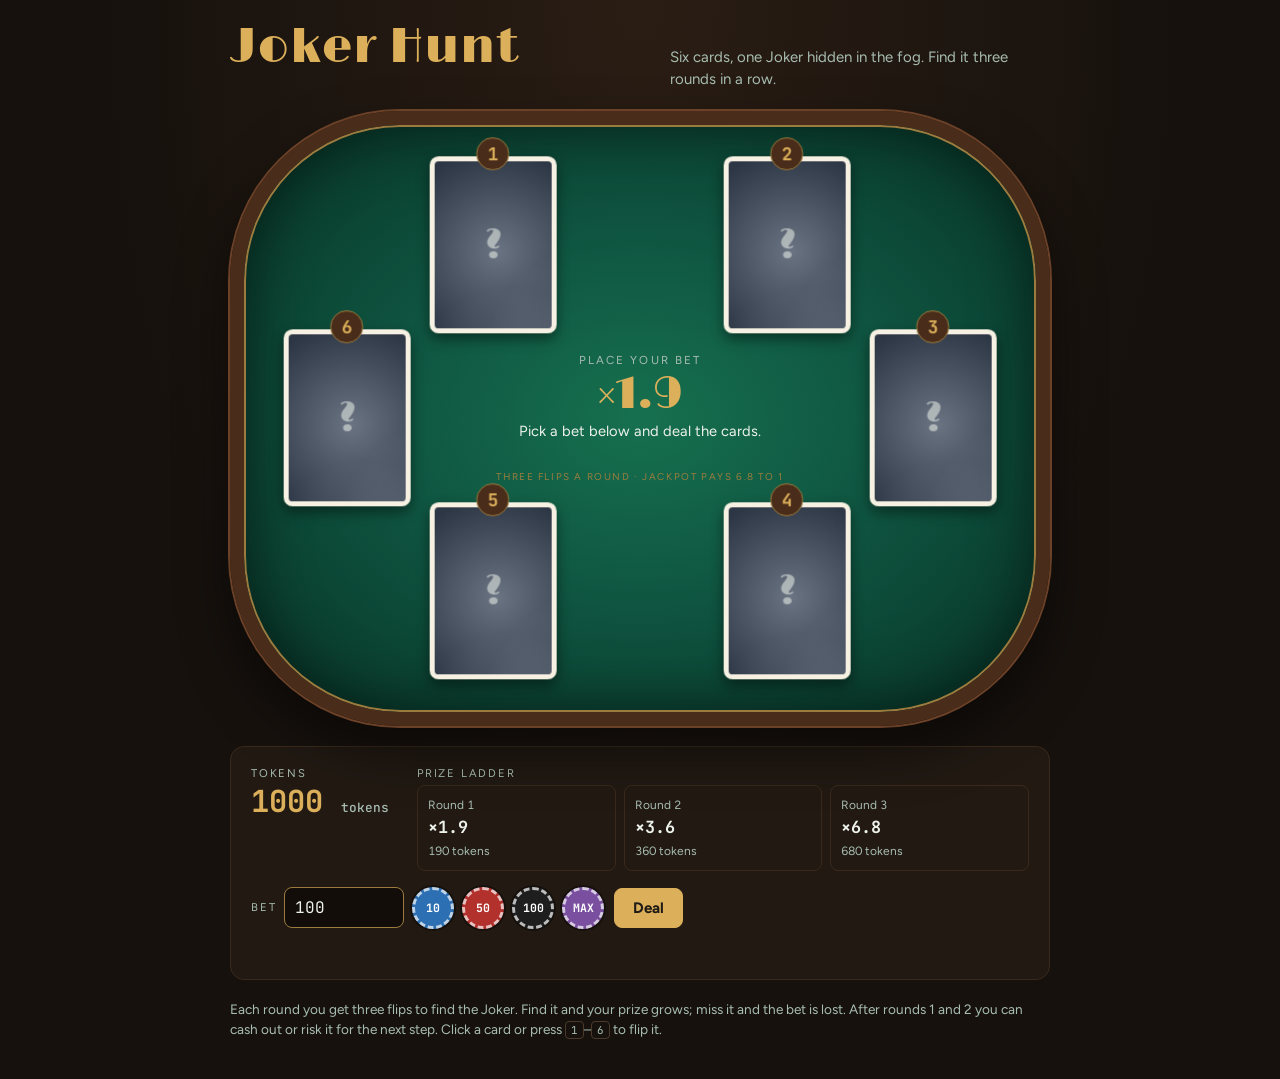
==== web/index.html @ 55c483f4 "Add browser version of Joker Hunt A single self-contained HTML file (web/index.html) that runs the s" ====
<!doctype html>
<html lang="en">
<head>
<meta charset="utf-8">
<meta name="viewport" content="width=device-width, initial-scale=1, viewport-fit=cover">
<title>Joker Hunt</title>
<link rel="preconnect" href="https://fonts.googleapis.com">
<link rel="preconnect" href="https://fonts.gstatic.com" crossorigin>
<link rel="stylesheet" href="https://fonts.googleapis.com/css2?family=Limelight&family=Figtree:wght@400;600;700&family=JetBrains+Mono:wght@500;700&display=swap">
<style>
  /* Casino table palette. The game has one deliberate look, so there is no light theme. */
  :root {
    --room: #16110d;
    --rail: #4a2c1a;
    --rail-light: #6b4128;
    --felt: #0f5541;
    --felt-deep: #083326;
    --brass: #dcb05a;
    --brass-dim: #9b7c3e;
    --ivory: #f7f1e3;
    --ink: #1e1a15;
    --suit-red: #b3212c;
    --fog: #2d3645;
    --text: #edf2ea;
    --muted: #a8bdb1;
    --win: #86dcab;
    --lose: #ee8a72;
    --display: "Limelight", "Didot", "Bodoni MT", Georgia, serif;
    --body: "Figtree", "Segoe UI", system-ui, sans-serif;
    --mono: "JetBrains Mono", Consolas, "Courier New", monospace;
    --rx: 37%;
    --ry: 34%;
    --card-w: 16%;
    color-scheme: dark;
  }

  * { box-sizing: border-box; }
  [hidden] { display: none !important; }
  html, body { margin: 0; }
  body {
    min-height: 100vh;
    background:
      radial-gradient(ellipse at 50% 0%, #2a1d14 0%, transparent 60%),
      var(--room);
    color: var(--text);
    font-family: var(--body);
    font-size: 15px;
    line-height: 1.45;
    padding: 24px 16px 40px;
  }

  .wrap {
    max-width: 820px;
    margin-inline: auto;
    display: grid;
    gap: 20px;
  }

  header {
    display: flex;
    flex-wrap: wrap;
    align-items: baseline;
    justify-content: space-between;
    gap: 8px 20px;
  }
  h1 {
    margin: 0;
    font-family: var(--display);
    font-weight: 400;
    font-size: clamp(2rem, 6vw, 3rem);
    color: var(--brass);
    letter-spacing: 0.02em;
    line-height: 1;
  }
  .tagline { margin: 0; color: var(--muted); max-width: 38ch; }

  /* ---------- Table ---------- */
  .table {
    position: relative;
    width: 100%;
    aspect-ratio: 4 / 3;
    border-radius: 170px;
    border: 14px solid var(--rail);
    box-shadow:
      0 0 0 2px var(--rail-light),
      inset 0 0 0 2px var(--brass-dim),
      inset 0 0 60px rgba(0, 0, 0, 0.55),
      0 24px 50px rgba(0, 0, 0, 0.5);
    background: radial-gradient(ellipse at center, #16704f 0%, var(--felt) 45%, var(--felt-deep) 100%);
  }

  .center {
    position: absolute;
    left: 50%;
    top: 50%;
    transform: translate(-50%, -50%);
    width: 44%;
    display: grid;
    justify-items: center;
    gap: 4px;
    text-align: center;
  }
  .round-label {
    font-size: 0.72rem;
    letter-spacing: 0.18em;
    text-transform: uppercase;
    color: var(--muted);
  }
  .big-mult {
    font-family: var(--display);
    font-size: clamp(1.8rem, 6vw, 2.8rem);
    line-height: 1;
    color: var(--brass);
  }
  .message {
    min-height: 2.9em;
    font-size: 0.92rem;
    text-wrap: balance;
  }
  .message.win { color: var(--win); }
  .message.lose { color: var(--lose); }
  .felt-print {
    margin-top: 2px;
    font-size: 0.62rem;
    letter-spacing: 0.16em;
    text-transform: uppercase;
    color: var(--brass-dim);
  }

  /* ---------- Cards ---------- */
  .card {
    position: absolute;
    left: calc(50% + var(--x) * var(--rx));
    top: calc(50% + var(--y) * var(--ry));
    width: var(--card-w);
    aspect-ratio: 5 / 7;
    transform: translate(-50%, -50%);
    padding: 0;
    border: 0;
    background: none;
    perspective: 900px;
    cursor: default;
    container-type: inline-size;
    transition: left 0.35s ease, top 0.35s ease, transform 0.2s ease;
  }
  .table.gather .card { left: 50%; top: 50%; }
  .table.playing .card:not(.flipped) { cursor: pointer; }
  .table.playing .card:not(.flipped):hover { transform: translate(-50%, -54%); }
  .card:focus-visible { outline: 3px solid var(--brass); outline-offset: 4px; border-radius: 8px; }

  .card-inner {
    position: absolute;
    inset: 0;
    transform-style: preserve-3d;
    transition: transform 0.5s cubic-bezier(0.3, 0.7, 0.3, 1);
  }
  .card.flipped .card-inner { transform: rotateY(180deg); }

  .face {
    position: absolute;
    inset: 0;
    border-radius: 7cqw;
    backface-visibility: hidden;
    -webkit-backface-visibility: hidden;
    box-shadow: 0 6px 14px rgba(0, 0, 0, 0.45);
  }

  /* The "fog of war" card back: drifting mist over a slate ground. */
  .back {
    border: 4cqw solid var(--ivory);
    background:
      radial-gradient(circle at 30% 30%, rgba(220, 230, 245, 0.35), transparent 40%),
      radial-gradient(circle at 70% 60%, rgba(220, 230, 245, 0.28), transparent 45%),
      radial-gradient(circle at 40% 85%, rgba(220, 230, 245, 0.22), transparent 40%),
      var(--fog);
    background-size: 180% 180%, 200% 200%, 160% 160%, auto;
    animation: drift 9s ease-in-out infinite alternate;
    display: grid;
    place-items: center;
    color: rgba(237, 242, 234, 0.55);
    font-family: var(--display);
    font-size: 34cqw;
  }
  @keyframes drift {
    from { background-position: 0% 0%, 100% 0%, 50% 100%, 0 0; }
    to   { background-position: 100% 100%, 0% 100%, 50% 0%, 0 0; }
  }

  .front {
    transform: rotateY(180deg);
    background: var(--ivory);
    color: var(--ink);
    border: 1px solid #d8ceb6;
    display: grid;
    place-items: center;
    font-family: var(--body);
    font-weight: 700;
  }
  .front.red { color: var(--suit-red); }
  .front .corner {
    position: absolute;
    top: 6cqw;
    left: 8cqw;
    font-size: 17cqw;
    line-height: 1;
    text-align: center;
  }
  .front .corner.bottom { top: auto; left: auto; bottom: 6cqw; right: 8cqw; transform: rotate(180deg); }
  .front .pip { font-size: 48cqw; line-height: 1; }

  .front.joker {
    background:
      repeating-linear-gradient(45deg, rgba(220, 176, 90, 0.18) 0 6cqw, transparent 6cqw 12cqw),
      var(--ivory);
    color: var(--suit-red);
  }
  .front.joker .star { font-size: 40cqw; line-height: 1; color: var(--brass); text-shadow: 0 1px 0 var(--ink); }
  .front.joker .word {
    font-family: var(--display);
    font-size: 17cqw;
    letter-spacing: 0.04em;
  }
  .front.joker .stack { display: grid; justify-items: center; gap: 4cqw; }

  .slot {
    position: absolute;
    top: -15cqw;
    left: 50%;
    transform: translateX(-50%);
    width: 26cqw;
    height: 26cqw;
    border-radius: 50%;
    display: grid;
    place-items: center;
    background: var(--rail);
    border: 1px solid var(--brass-dim);
    color: var(--brass);
    font-family: var(--mono);
    font-size: 14cqw;
    font-weight: 700;
    z-index: 2;
  }

  .card.found .front { box-shadow: 0 0 0 3px var(--brass), 0 0 28px rgba(220, 176, 90, 0.8); }
  .card.missed-joker .front { box-shadow: 0 0 0 3px var(--lose), 0 0 22px rgba(238, 138, 114, 0.6); }
  .card.dud .front { filter: brightness(0.82); }

  /* ---------- Controls ---------- */
  .panel {
    display: grid;
    grid-template-columns: auto 1fr;
    gap: 16px 28px;
    align-items: start;
    padding: 18px 20px;
    border-radius: 14px;
    background: #211912;
    border: 1px solid #3a2a1d;
  }
  .label {
    font-size: 0.7rem;
    letter-spacing: 0.16em;
    text-transform: uppercase;
    color: var(--muted);
    margin-bottom: 4px;
  }
  .balance {
    font-family: var(--mono);
    font-weight: 700;
    font-size: 1.9rem;
    color: var(--brass);
    font-variant-numeric: tabular-nums;
    line-height: 1.1;
  }
  .balance small { font-size: 0.8rem; color: var(--muted); font-weight: 500; }

  .ladder { display: flex; flex-wrap: wrap; gap: 8px; }
  .step {
    flex: 1 1 90px;
    padding: 8px 10px;
    border-radius: 8px;
    border: 1px solid #3a2a1d;
    font-variant-numeric: tabular-nums;
  }
  .step b { display: block; font-family: var(--mono); font-size: 1.05rem; color: var(--text); }
  .step span { font-size: 0.75rem; color: var(--muted); }
  .step.current { border-color: var(--brass); background: rgba(220, 176, 90, 0.1); }
  .step.cleared { border-color: #2f5a45; }
  .step.cleared b { color: var(--win); }

  .actions { grid-column: 1 / -1; display: flex; flex-wrap: wrap; align-items: center; gap: 10px; }

  .flips { display: flex; align-items: center; gap: 8px; color: var(--muted); font-size: 0.9rem; }
  .pip-dot { width: 12px; height: 12px; border-radius: 50%; border: 2px solid var(--brass); }
  .pip-dot.on { background: var(--brass); }

  .bet-row { display: flex; flex-wrap: wrap; align-items: center; gap: 8px; }
  .bet-row input {
    width: 7.5em;
    padding: 9px 10px;
    border-radius: 8px;
    border: 1px solid var(--brass-dim);
    background: #120d09;
    color: var(--text);
    font-family: var(--mono);
    font-size: 1rem;
  }
  .chip {
    width: 42px;
    height: 42px;
    border-radius: 50%;
    border: 3px dashed rgba(255, 255, 255, 0.7);
    color: #fff;
    font-family: var(--mono);
    font-size: 0.72rem;
    font-weight: 700;
    cursor: pointer;
    box-shadow: 0 0 0 2px rgba(0, 0, 0, 0.35);
  }
  .chip[data-chip="10"] { background: #2d6fb3; }
  .chip[data-chip="50"] { background: #b3312d; }
  .chip[data-chip="100"] { background: #1e1e1e; }
  .chip[data-chip="max"] { background: #7a4fa0; }

  .btn {
    padding: 10px 18px;
    border-radius: 8px;
    border: 1px solid var(--brass);
    background: transparent;
    color: var(--brass);
    font-family: var(--body);
    font-weight: 700;
    font-size: 0.95rem;
    cursor: pointer;
  }
  .btn.primary { background: var(--brass); color: var(--ink); }
  .btn:hover { filter: brightness(1.12); }
  .btn:focus-visible, .chip:focus-visible, input:focus-visible { outline: 3px solid var(--text); outline-offset: 2px; }
  .error { color: var(--lose); font-size: 0.85rem; min-height: 1.2em; margin: 0; }

  .rules { color: var(--muted); font-size: 0.85rem; margin: 0; }
  .rules kbd {
    font-family: var(--mono);
    font-size: 0.8em;
    padding: 1px 5px;
    border: 1px solid #4b3a2b;
    border-radius: 4px;
  }

  @media (max-width: 560px) {
    :root { --rx: 34%; --ry: 38%; --card-w: 18%; }
    .table { aspect-ratio: 4 / 5; border-radius: 90px; border-width: 10px; }
    .center { width: 48%; }
    .message { font-size: 0.8rem; }
    .felt-print { display: none; }
    .panel { grid-template-columns: 1fr; }
  }

  @media (prefers-reduced-motion: reduce) {
    .card, .card-inner { transition: none; }
    .back { animation: none; }
  }
</style>
</head>
<body>
<div class="wrap">
  <header>
    <h1>Joker Hunt</h1>
    <p class="tagline">Six cards, one Joker hidden in the fog. Find it three rounds in a row.</p>
  </header>

  <div class="table" id="table">
    <div class="center">
      <div class="round-label" id="roundLabel">Place your bet</div>
      <div class="big-mult" id="bigMult">×1.9</div>
      <div class="message" id="message" aria-live="polite">Pick a bet below and deal the cards.</div>
      <div class="felt-print">Three flips a round · Jackpot pays 6.8 to 1</div>
    </div>
    <!-- Cards are added here by the script. -->
  </div>

  <section class="panel">
    <div>
      <div class="label">Tokens</div>
      <div class="balance" id="balance">1000</div>
    </div>
    <div>
      <div class="label">Prize ladder</div>
      <div class="ladder" id="ladder"></div>
    </div>

    <div class="actions" id="betControls">
      <div class="bet-row">
        <label class="label" for="bet" style="margin:0">Bet</label>
        <input id="bet" type="number" inputmode="numeric" min="10" step="10" value="100">
        <button class="chip" data-chip="10" type="button" aria-label="Set bet to 10">10</button>
        <button class="chip" data-chip="50" type="button" aria-label="Set bet to 50">50</button>
        <button class="chip" data-chip="100" type="button" aria-label="Set bet to 100">100</button>
        <button class="chip" data-chip="max" type="button" aria-label="Bet all tokens">MAX</button>
      </div>
      <button class="btn primary" id="dealBtn" type="button">Deal</button>
      <button class="btn" id="refillBtn" type="button" hidden>Refill 1000 tokens</button>
    </div>

    <div class="actions" id="playControls" hidden>
      <div class="flips"><span>Flips left</span><span id="flipPips" style="display:flex;gap:6px"></span></div>
    </div>

    <div class="actions" id="choiceControls" hidden>
      <button class="btn primary" id="riskBtn" type="button">Risk it</button>
      <button class="btn" id="cashBtn" type="button">Cash out</button>
    </div>

    <p class="error" id="error" style="grid-column:1/-1"></p>
  </section>

  <p class="rules">
    Each round you get three flips to find the Joker. Find it and your prize grows; miss it and the bet is lost.
    After rounds 1 and 2 you can cash out or risk it for the next step. Click a card or press
    <kbd>1</kbd>–<kbd>6</kbd> to flip it.
  </p>
</div>

<script>
  // ---- Game settings (same as the C# version) ----
  const CONFIG = {
    startingTokens: 1000,
    minBet: 10,
    cardCount: 6,
    rounds: 3,
    flipsPerRound: 3,
    multipliers: [1.9, 3.6, 6.8], // total multiplier on the bet after each round
  };

  const RANKS = ["2", "3", "4", "5", "6", "7", "8", "9", "10", "J", "Q", "K", "A"];
  const SUITS = [
    { symbol: "♠", red: false },
    { symbol: "♥", red: true },
    { symbol: "♦", red: true },
    { symbol: "♣", red: false },
  ];

  // Cards sit in a ring around the center, numbered clockwise like the console version:
  //      1   2
  //    6       3
  //      5   4
  const SLOT_ANGLES = [-120, -60, 0, 60, 120, 180];

  const STORAGE_KEY = "jokerHunt.tokens";
  const FLIP_MS = 500;
  const GATHER_MS = 380;

  // phase: "betting" | "dealing" | "playing" | "choice"
  const state = {
    tokens: loadTokens(),
    bet: 0,
    round: 0,
    flipsLeft: 0,
    jokerIndex: -1,
    faces: [],
    flipped: [],
    phase: "betting",
  };

  const el = (id) => document.getElementById(id);
  const table = el("table");
  const cards = [];

  // ---------- Setup ----------
  function buildCards() {
    for (let i = 0; i < CONFIG.cardCount; i++) {
      const angle = (SLOT_ANGLES[i] * Math.PI) / 180;
      const card = document.createElement("button");
      card.type = "button";
      card.className = "card";
      card.style.setProperty("--x", Math.cos(angle).toFixed(4));
      card.style.setProperty("--y", Math.sin(angle).toFixed(4));
      card.setAttribute("aria-label", `Card ${i + 1}, face down`);
      card.innerHTML = `
        <span class="slot">${i + 1}</span>
        <span class="card-inner">
          <span class="face back">?</span>
          <span class="face front"></span>
        </span>`;
      card.addEventListener("click", () => flipCard(i));
      table.appendChild(card);
      cards.push(card);
    }
  }

  function buildLadder() {
    el("ladder").innerHTML = CONFIG.multipliers
      .map((m, i) => `<div class="step" data-step="${i + 1}"><span>Round ${i + 1}</span><b>×${m}</b><span class="step-prize"></span></div>`)
      .join("");
  }

  // ---------- Game flow ----------
  async function startGame() {
    if (state.phase !== "betting") return;
    const bet = Math.floor(Number(el("bet").value));
    if (!Number.isFinite(bet) || bet < CONFIG.minBet) {
      return showError(`The minimum bet is ${CONFIG.minBet} tokens.`);
    }
    if (bet > state.tokens) {
      return showError(`You only have ${state.tokens} tokens. Lower your bet.`);
    }
    showError("");

    state.bet = bet;
    state.tokens -= bet;
    state.round = 1;
    saveTokens();
    await dealRound();
  }

  async function dealRound() {
    state.phase = "dealing";
    setMessage(`Shuffling for round ${state.round}…`);
    render();

    // Turn every card face down before the new faces are chosen,
    // so nothing is visible while the cards are being swapped.
    cards.forEach((card) => card.classList.remove("flipped", "found", "missed-joker", "dud"));
    await wait(FLIP_MS);

    state.jokerIndex = randomInt(CONFIG.cardCount);
    state.faces = [];
    state.flipped = [];
    for (let i = 0; i < CONFIG.cardCount; i++) {
      state.faces.push(i === state.jokerIndex ? { joker: true } : randomCard());
      state.flipped.push(false);
      clearFace(i);
    }

    // Gather the cards in the middle, then deal them back out.
    table.classList.add("gather");
    await wait(GATHER_MS);
    table.classList.remove("gather");
    await wait(GATHER_MS);

    state.flipsLeft = CONFIG.flipsPerRound;
    state.phase = "playing";
    setMessage(`Find the Joker. You have ${state.flipsLeft} flips.`);
    render();
  }

  function flipCard(i) {
    if (state.phase !== "playing" || state.flipped[i]) return;

    state.flipped[i] = true;
    state.flipsLeft--;
    showFace(i);

    if (i === state.jokerIndex) {
      cards[i].classList.add("found");
      winRound();
    } else if (state.flipsLeft === 0) {
      cards[i].classList.add("dud");
      loseGame(i);
    } else {
      cards[i].classList.add("dud");
      const plural = state.flipsLeft === 1 ? "flip" : "flips";
      setMessage(`Card ${i + 1} is ${cardName(state.faces[i])}. Not the Joker. ${state.flipsLeft} ${plural} left.`);
    }
    render();
  }

  function winRound() {
    const prize = payout(state.round);

    if (state.round === CONFIG.rounds) {
      state.tokens += prize;
      saveTokens();
      setMessage(`Jackpot! You cleared all ${CONFIG.rounds} rounds and win ${prize} tokens.`, "win");
      state.phase = "betting";
      return;
    }

    const next = payout(state.round + 1);
    state.phase = "choice";
    setMessage(`You found the Joker! Cash out ${prize}, or risk it for ${next}?`, "win");
    el("cashBtn").textContent = `Cash out ${prize}`;
    el("riskBtn").textContent = `Risk it for ${next}`;
  }

  async function loseGame(lastPick) {
    state.phase = "betting";
    setMessage(`Card ${lastPick + 1} is ${cardName(state.faces[lastPick])}. The fog lifts…`, "lose");
    render();

    // Reveal the rest of the table one card at a time.
    for (let i = 0; i < CONFIG.cardCount; i++) {
      if (state.flipped[i]) continue;
      await wait(160);
      state.flipped[i] = true;
      showFace(i);
      cards[i].classList.add(i === state.jokerIndex ? "missed-joker" : "dud");
    }
    setMessage(`The Joker was under card ${state.jokerIndex + 1}. You lose your ${state.bet} token bet.`, "lose");
    render();
  }

  function cashOut() {
    if (state.phase !== "choice") return;
    const prize = payout(state.round);
    state.tokens += prize;
    saveTokens();
    state.phase = "betting";
    setMessage(`You cashed out ${prize} tokens.`, "win");
    render();
  }

  async function riskIt() {
    if (state.phase !== "choice") return;
    state.round++;
    await dealRound();
  }

  function refill() {
    state.tokens = CONFIG.startingTokens;
    saveTokens();
    setMessage("Fresh stack of tokens. Good luck!");
    render();
  }

  // ---------- Rendering ----------
  function render() {
    el("balance").innerHTML = `${state.tokens} <small>tokens</small>`;

    const inGame = state.phase !== "betting";
    const shownRound = inGame ? state.round : 1;
    el("roundLabel").textContent = inGame ? `Round ${state.round} of ${CONFIG.rounds}` : "Place your bet";
    el("bigMult").textContent = `×${CONFIG.multipliers[shownRound - 1]}`;

    // Prize ladder: highlight the current step and show token amounts once a bet is placed.
    document.querySelectorAll(".step").forEach((step) => {
      const n = Number(step.dataset.step);
      const cleared = inGame && (n < state.round || (n === state.round && state.phase === "choice"));
      step.classList.toggle("current", inGame && n === state.round && !cleared);
      step.classList.toggle("cleared", cleared);
      const bet = inGame ? state.bet : Math.floor(Number(el("bet").value)) || 0;
      step.querySelector(".step-prize").textContent = bet > 0 ? `${payout(n, bet)} tokens` : "";
    });

    el("betControls").hidden = inGame;
    el("playControls").hidden = !(state.phase === "playing" || state.phase === "dealing");
    el("choiceControls").hidden = state.phase !== "choice";

    const broke = state.tokens < CONFIG.minBet;
    el("dealBtn").hidden = broke;
    el("refillBtn").hidden = !broke;
    el("bet").max = state.tokens;

    el("flipPips").innerHTML = Array.from({ length: CONFIG.flipsPerRound }, (_, i) =>
      `<span class="pip-dot ${i < state.flipsLeft ? "on" : ""}"></span>`).join("");

    table.classList.toggle("playing", state.phase === "playing");
    cards.forEach((card, i) => {
      const face = state.flipped[i] ? cardName(state.faces[i]) : "face down";
      card.setAttribute("aria-label", `Card ${i + 1}, ${face}`);
    });
  }

  function showFace(i) {
    const face = state.faces[i];
    const front = cards[i].querySelector(".front");
    if (face.joker) {
      front.className = "face front joker";
      front.innerHTML = `<span class="stack"><span class="star">★</span><span class="word">JOKER</span></span>`;
    } else {
      front.className = "face front" + (face.suit.red ? " red" : "");
      const corner = `${face.rank}<br>${face.suit.symbol}`;
      front.innerHTML = `
        <span class="corner">${corner}</span>
        <span class="pip">${face.suit.symbol}</span>
        <span class="corner bottom">${corner}</span>`;
    }
    cards[i].classList.add("flipped");
  }

  // Face-down cards carry no face in the page, so the fog can't be peeked through.
  function clearFace(i) {
    const front = cards[i].querySelector(".front");
    front.className = "face front";
    front.innerHTML = "";
  }

  function setMessage(text, tone) {
    const m = el("message");
    m.textContent = text;
    m.className = "message" + (tone ? " " + tone : "");
  }

  function showError(text) {
    el("error").textContent = text;
  }

  // ---------- Helpers ----------
  function payout(round, bet = state.bet) {
    return Math.floor(bet * CONFIG.multipliers[round - 1]);
  }

  function randomCard() {
    return { rank: RANKS[randomInt(RANKS.length)], suit: SUITS[randomInt(SUITS.length)] };
  }

  function cardName(face) {
    return face.joker ? "the Joker" : face.rank + face.suit.symbol;
  }

  function randomInt(max) {
    const buf = new Uint32Array(1);
    crypto.getRandomValues(buf);
    return buf[0] % max;
  }

  function wait(ms) {
    const reduced = window.matchMedia("(prefers-reduced-motion: reduce)").matches;
    return new Promise((resolve) => setTimeout(resolve, reduced ? Math.min(ms, 60) : ms));
  }

  function loadTokens() {
    try {
      const saved = Number(localStorage.getItem(STORAGE_KEY));
      if (Number.isFinite(saved) && saved > 0) return Math.floor(saved);
    } catch (e) { /* storage unavailable: start fresh */ }
    return CONFIG.startingTokens;
  }

  function saveTokens() {
    try { localStorage.setItem(STORAGE_KEY, String(state.tokens)); } catch (e) { /* ignore */ }
  }

  // ---------- Events ----------
  el("dealBtn").addEventListener("click", startGame);
  el("cashBtn").addEventListener("click", cashOut);
  el("riskBtn").addEventListener("click", riskIt);
  el("refillBtn").addEventListener("click", refill);
  el("bet").addEventListener("input", () => { showError(""); render(); });
  el("bet").addEventListener("keydown", (e) => { if (e.key === "Enter") startGame(); });

  document.querySelectorAll(".chip").forEach((chip) => {
    chip.addEventListener("click", () => {
      const value = chip.dataset.chip === "max" ? state.tokens : Number(chip.dataset.chip);
      el("bet").value = Math.min(value, state.tokens);
      showError("");
      render();
    });
  });

  document.addEventListener("keydown", (e) => {
    if (e.target.tagName === "INPUT") return;
    const n = Number(e.key);
    if (n >= 1 && n <= CONFIG.cardCount) flipCard(n - 1);
  });

  buildCards();
  buildLadder();
  render();
</script>
</body>
</html>
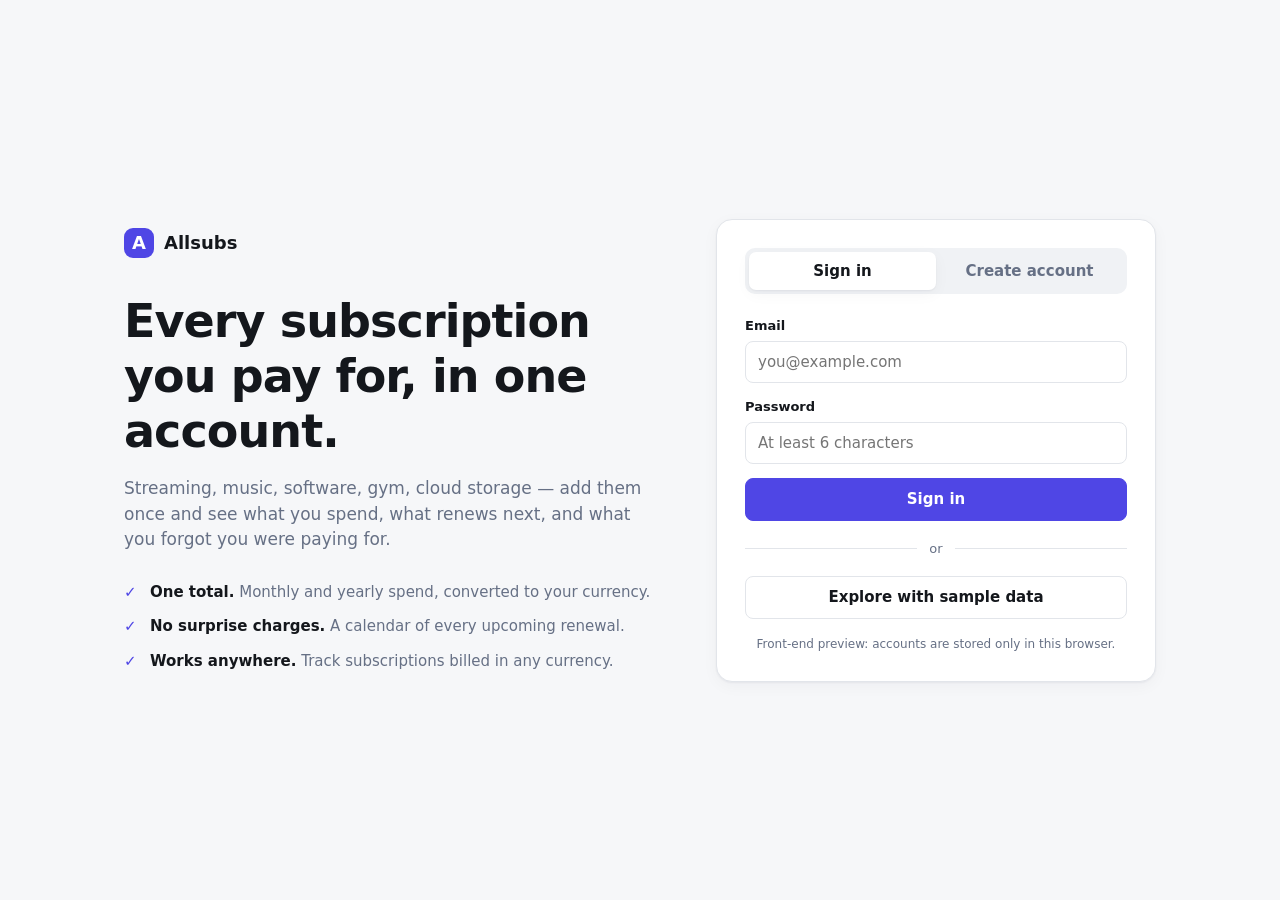
==== commit ece2d346: "Add front-end prototype for the subscription hub Static HTML/CSS/JS in web/: local sign-in and sign-" ====
--- a/web/index.html
+++ b/web/index.html
@@ -1,761 +1,189 @@
-<!doctype html>
+<!DOCTYPE html>
 <html lang="en">
 <head>
-<meta charset="utf-8">
-<meta name="viewport" content="width=device-width, initial-scale=1, viewport-fit=cover">
-<title>Joker Hunt</title>
-<link rel="preconnect" href="https://fonts.googleapis.com">
-<link rel="preconnect" href="https://fonts.gstatic.com" crossorigin>
-<link rel="stylesheet" href="https://fonts.googleapis.com/css2?family=Limelight&family=Figtree:wght@400;600;700&family=JetBrains+Mono:wght@500;700&display=swap">
-<style>
-  /* Casino table palette. The game has one deliberate look, so there is no light theme. */
-  :root {
-    --room: #16110d;
-    --rail: #4a2c1a;
-    --rail-light: #6b4128;
-    --felt: #0f5541;
-    --felt-deep: #083326;
-    --brass: #dcb05a;
-    --brass-dim: #9b7c3e;
-    --ivory: #f7f1e3;
-    --ink: #1e1a15;
-    --suit-red: #b3212c;
-    --fog: #2d3645;
-    --text: #edf2ea;
-    --muted: #a8bdb1;
-    --win: #86dcab;
-    --lose: #ee8a72;
-    --display: "Limelight", "Didot", "Bodoni MT", Georgia, serif;
-    --body: "Figtree", "Segoe UI", system-ui, sans-serif;
-    --mono: "JetBrains Mono", Consolas, "Courier New", monospace;
-    --rx: 37%;
-    --ry: 34%;
-    --card-w: 16%;
-    color-scheme: dark;
-  }
-
-  * { box-sizing: border-box; }
-  [hidden] { display: none !important; }
-  html, body { margin: 0; }
-  body {
-    min-height: 100vh;
-    background:
-      radial-gradient(ellipse at 50% 0%, #2a1d14 0%, transparent 60%),
-      var(--room);
-    color: var(--text);
-    font-family: var(--body);
-    font-size: 15px;
-    line-height: 1.45;
-    padding: 24px 16px 40px;
-  }
-
-  .wrap {
-    max-width: 820px;
-    margin-inline: auto;
-    display: grid;
-    gap: 20px;
-  }
-
-  header {
-    display: flex;
-    flex-wrap: wrap;
-    align-items: baseline;
-    justify-content: space-between;
-    gap: 8px 20px;
-  }
-  h1 {
-    margin: 0;
-    font-family: var(--display);
-    font-weight: 400;
-    font-size: clamp(2rem, 6vw, 3rem);
-    color: var(--brass);
-    letter-spacing: 0.02em;
-    line-height: 1;
-  }
-  .tagline { margin: 0; color: var(--muted); max-width: 38ch; }
-
-  /* ---------- Table ---------- */
-  .table {
-    position: relative;
-    width: 100%;
-    aspect-ratio: 4 / 3;
-    border-radius: 170px;
-    border: 14px solid var(--rail);
-    box-shadow:
-      0 0 0 2px var(--rail-light),
-      inset 0 0 0 2px var(--brass-dim),
-      inset 0 0 60px rgba(0, 0, 0, 0.55),
-      0 24px 50px rgba(0, 0, 0, 0.5);
-    background: radial-gradient(ellipse at center, #16704f 0%, var(--felt) 45%, var(--felt-deep) 100%);
-  }
-
-  .center {
-    position: absolute;
-    left: 50%;
-    top: 50%;
-    transform: translate(-50%, -50%);
-    width: 44%;
-    display: grid;
-    justify-items: center;
-    gap: 4px;
-    text-align: center;
-  }
-  .round-label {
-    font-size: 0.72rem;
-    letter-spacing: 0.18em;
-    text-transform: uppercase;
-    color: var(--muted);
-  }
-  .big-mult {
-    font-family: var(--display);
-    font-size: clamp(1.8rem, 6vw, 2.8rem);
-    line-height: 1;
-    color: var(--brass);
-  }
-  .message {
-    min-height: 2.9em;
-    font-size: 0.92rem;
-    text-wrap: balance;
-  }
-  .message.win { color: var(--win); }
-  .message.lose { color: var(--lose); }
-  .felt-print {
-    margin-top: 2px;
-    font-size: 0.62rem;
-    letter-spacing: 0.16em;
-    text-transform: uppercase;
-    color: var(--brass-dim);
-  }
-
-  /* ---------- Cards ---------- */
-  .card {
-    position: absolute;
-    left: calc(50% + var(--x) * var(--rx));
-    top: calc(50% + var(--y) * var(--ry));
-    width: var(--card-w);
-    aspect-ratio: 5 / 7;
-    transform: translate(-50%, -50%);
-    padding: 0;
-    border: 0;
-    background: none;
-    perspective: 900px;
-    cursor: default;
-    container-type: inline-size;
-    transition: left 0.35s ease, top 0.35s ease, transform 0.2s ease;
-  }
-  .table.gather .card { left: 50%; top: 50%; }
-  .table.playing .card:not(.flipped) { cursor: pointer; }
-  .table.playing .card:not(.flipped):hover { transform: translate(-50%, -54%); }
-  .card:focus-visible { outline: 3px solid var(--brass); outline-offset: 4px; border-radius: 8px; }
-
-  .card-inner {
-    position: absolute;
-    inset: 0;
-    transform-style: preserve-3d;
-    transition: transform 0.5s cubic-bezier(0.3, 0.7, 0.3, 1);
-  }
-  .card.flipped .card-inner { transform: rotateY(180deg); }
-
-  .face {
-    position: absolute;
-    inset: 0;
-    border-radius: 7cqw;
-    backface-visibility: hidden;
-    -webkit-backface-visibility: hidden;
-    box-shadow: 0 6px 14px rgba(0, 0, 0, 0.45);
-  }
-
-  /* The "fog of war" card back: drifting mist over a slate ground. */
-  .back {
-    border: 4cqw solid var(--ivory);
-    background:
-      radial-gradient(circle at 30% 30%, rgba(220, 230, 245, 0.35), transparent 40%),
-      radial-gradient(circle at 70% 60%, rgba(220, 230, 245, 0.28), transparent 45%),
-      radial-gradient(circle at 40% 85%, rgba(220, 230, 245, 0.22), transparent 40%),
-      var(--fog);
-    background-size: 180% 180%, 200% 200%, 160% 160%, auto;
-    animation: drift 9s ease-in-out infinite alternate;
-    display: grid;
-    place-items: center;
-    color: rgba(237, 242, 234, 0.55);
-    font-family: var(--display);
-    font-size: 34cqw;
-  }
-  @keyframes drift {
-    from { background-position: 0% 0%, 100% 0%, 50% 100%, 0 0; }
-    to   { background-position: 100% 100%, 0% 100%, 50% 0%, 0 0; }
-  }
-
-  .front {
-    transform: rotateY(180deg);
-    background: var(--ivory);
-    color: var(--ink);
-    border: 1px solid #d8ceb6;
-    display: grid;
-    place-items: center;
-    font-family: var(--body);
-    font-weight: 700;
-  }
-  .front.red { color: var(--suit-red); }
-  .front .corner {
-    position: absolute;
-    top: 6cqw;
-    left: 8cqw;
-    font-size: 17cqw;
-    line-height: 1;
-    text-align: center;
-  }
-  .front .corner.bottom { top: auto; left: auto; bottom: 6cqw; right: 8cqw; transform: rotate(180deg); }
-  .front .pip { font-size: 48cqw; line-height: 1; }
-
-  .front.joker {
-    background:
-      repeating-linear-gradient(45deg, rgba(220, 176, 90, 0.18) 0 6cqw, transparent 6cqw 12cqw),
-      var(--ivory);
-    color: var(--suit-red);
-  }
-  .front.joker .star { font-size: 40cqw; line-height: 1; color: var(--brass); text-shadow: 0 1px 0 var(--ink); }
-  .front.joker .word {
-    font-family: var(--display);
-    font-size: 17cqw;
-    letter-spacing: 0.04em;
-  }
-  .front.joker .stack { display: grid; justify-items: center; gap: 4cqw; }
-
-  .slot {
-    position: absolute;
-    top: -15cqw;
-    left: 50%;
-    transform: translateX(-50%);
-    width: 26cqw;
-    height: 26cqw;
-    border-radius: 50%;
-    display: grid;
-    place-items: center;
-    background: var(--rail);
-    border: 1px solid var(--brass-dim);
-    color: var(--brass);
-    font-family: var(--mono);
-    font-size: 14cqw;
-    font-weight: 700;
-    z-index: 2;
-  }
-
-  .card.found .front { box-shadow: 0 0 0 3px var(--brass), 0 0 28px rgba(220, 176, 90, 0.8); }
-  .card.missed-joker .front { box-shadow: 0 0 0 3px var(--lose), 0 0 22px rgba(238, 138, 114, 0.6); }
-  .card.dud .front { filter: brightness(0.82); }
-
-  /* ---------- Controls ---------- */
-  .panel {
-    display: grid;
-    grid-template-columns: auto 1fr;
-    gap: 16px 28px;
-    align-items: start;
-    padding: 18px 20px;
-    border-radius: 14px;
-    background: #211912;
-    border: 1px solid #3a2a1d;
-  }
-  .label {
-    font-size: 0.7rem;
-    letter-spacing: 0.16em;
-    text-transform: uppercase;
-    color: var(--muted);
-    margin-bottom: 4px;
-  }
-  .balance {
-    font-family: var(--mono);
-    font-weight: 700;
-    font-size: 1.9rem;
-    color: var(--brass);
-    font-variant-numeric: tabular-nums;
-    line-height: 1.1;
-  }
-  .balance small { font-size: 0.8rem; color: var(--muted); font-weight: 500; }
-
-  .ladder { display: flex; flex-wrap: wrap; gap: 8px; }
-  .step {
-    flex: 1 1 90px;
-    padding: 8px 10px;
-    border-radius: 8px;
-    border: 1px solid #3a2a1d;
-    font-variant-numeric: tabular-nums;
-  }
-  .step b { display: block; font-family: var(--mono); font-size: 1.05rem; color: var(--text); }
-  .step span { font-size: 0.75rem; color: var(--muted); }
-  .step.current { border-color: var(--brass); background: rgba(220, 176, 90, 0.1); }
-  .step.cleared { border-color: #2f5a45; }
-  .step.cleared b { color: var(--win); }
-
-  .actions { grid-column: 1 / -1; display: flex; flex-wrap: wrap; align-items: center; gap: 10px; }
-
-  .flips { display: flex; align-items: center; gap: 8px; color: var(--muted); font-size: 0.9rem; }
-  .pip-dot { width: 12px; height: 12px; border-radius: 50%; border: 2px solid var(--brass); }
-  .pip-dot.on { background: var(--brass); }
-
-  .bet-row { display: flex; flex-wrap: wrap; align-items: center; gap: 8px; }
-  .bet-row input {
-    width: 7.5em;
-    padding: 9px 10px;
-    border-radius: 8px;
-    border: 1px solid var(--brass-dim);
-    background: #120d09;
-    color: var(--text);
-    font-family: var(--mono);
-    font-size: 1rem;
-  }
-  .chip {
-    width: 42px;
-    height: 42px;
-    border-radius: 50%;
-    border: 3px dashed rgba(255, 255, 255, 0.7);
-    color: #fff;
-    font-family: var(--mono);
-    font-size: 0.72rem;
-    font-weight: 700;
-    cursor: pointer;
-    box-shadow: 0 0 0 2px rgba(0, 0, 0, 0.35);
-  }
-  .chip[data-chip="10"] { background: #2d6fb3; }
-  .chip[data-chip="50"] { background: #b3312d; }
-  .chip[data-chip="100"] { background: #1e1e1e; }
-  .chip[data-chip="max"] { background: #7a4fa0; }
-
-  .btn {
-    padding: 10px 18px;
-    border-radius: 8px;
-    border: 1px solid var(--brass);
-    background: transparent;
-    color: var(--brass);
-    font-family: var(--body);
-    font-weight: 700;
-    font-size: 0.95rem;
-    cursor: pointer;
-  }
-  .btn.primary { background: var(--brass); color: var(--ink); }
-  .btn:hover { filter: brightness(1.12); }
-  .btn:focus-visible, .chip:focus-visible, input:focus-visible { outline: 3px solid var(--text); outline-offset: 2px; }
-  .error { color: var(--lose); font-size: 0.85rem; min-height: 1.2em; margin: 0; }
-
-  .rules { color: var(--muted); font-size: 0.85rem; margin: 0; }
-  .rules kbd {
-    font-family: var(--mono);
-    font-size: 0.8em;
-    padding: 1px 5px;
-    border: 1px solid #4b3a2b;
-    border-radius: 4px;
-  }
-
-  @media (max-width: 560px) {
-    :root { --rx: 34%; --ry: 38%; --card-w: 18%; }
-    .table { aspect-ratio: 4 / 5; border-radius: 90px; border-width: 10px; }
-    .center { width: 48%; }
-    .message { font-size: 0.8rem; }
-    .felt-print { display: none; }
-    .panel { grid-template-columns: 1fr; }
-  }
-
-  @media (prefers-reduced-motion: reduce) {
-    .card, .card-inner { transition: none; }
-    .back { animation: none; }
-  }
-</style>
+  <meta charset="utf-8">
+  <meta name="viewport" content="width=device-width, initial-scale=1">
+  <title>Allsubs — every subscription in one account</title>
+  <link rel="stylesheet" href="styles.css">
 </head>
 <body>
-<div class="wrap">
-  <header>
-    <h1>Joker Hunt</h1>
-    <p class="tagline">Six cards, one Joker hidden in the fog. Find it three rounds in a row.</p>
-  </header>
 
-  <div class="table" id="table">
-    <div class="center">
-      <div class="round-label" id="roundLabel">Place your bet</div>
-      <div class="big-mult" id="bigMult">×1.9</div>
-      <div class="message" id="message" aria-live="polite">Pick a bet below and deal the cards.</div>
-      <div class="felt-print">Three flips a round · Jackpot pays 6.8 to 1</div>
-    </div>
-    <!-- Cards are added here by the script. -->
-  </div>
+<!-- ============ AUTH (signed out) ============ -->
+<main id="auth" class="auth" hidden>
+  <section class="auth-pitch">
+    <div class="brand"><span class="brand-mark">A</span>Allsubs</div>
+    <h1>Every subscription you pay for, in one account.</h1>
+    <p class="lead">Streaming, music, software, gym, cloud storage — add them once and see what you
+      spend, what renews next, and what you forgot you were paying for.</p>
+    <ul class="pitch-list">
+      <li><b>One total.</b> Monthly and yearly spend, converted to your currency.</li>
+      <li><b>No surprise charges.</b> A calendar of every upcoming renewal.</li>
+      <li><b>Works anywhere.</b> Track subscriptions billed in any currency.</li>
+    </ul>
+  </section>
 
-  <section class="panel">
-    <div>
-      <div class="label">Tokens</div>
-      <div class="balance" id="balance">1000</div>
-    </div>
-    <div>
-      <div class="label">Prize ladder</div>
-      <div class="ladder" id="ladder"></div>
+  <section class="auth-card" aria-label="Account">
+    <div class="tabs" role="tablist">
+      <button role="tab" class="tab is-active" data-auth-tab="signin" aria-selected="true">Sign in</button>
+      <button role="tab" class="tab" data-auth-tab="signup" aria-selected="false">Create account</button>
     </div>
 
-    <div class="actions" id="betControls">
-      <div class="bet-row">
-        <label class="label" for="bet" style="margin:0">Bet</label>
-        <input id="bet" type="number" inputmode="numeric" min="10" step="10" value="100">
-        <button class="chip" data-chip="10" type="button" aria-label="Set bet to 10">10</button>
-        <button class="chip" data-chip="50" type="button" aria-label="Set bet to 50">50</button>
-        <button class="chip" data-chip="100" type="button" aria-label="Set bet to 100">100</button>
-        <button class="chip" data-chip="max" type="button" aria-label="Bet all tokens">MAX</button>
+    <form id="auth-form" novalidate>
+      <label class="field" id="name-field" hidden>
+        <span>Name</span>
+        <input name="name" autocomplete="name" placeholder="Your name">
+      </label>
+      <label class="field">
+        <span>Email</span>
+        <input name="email" type="email" autocomplete="email" placeholder="you@example.com" required>
+      </label>
+      <label class="field">
+        <span>Password</span>
+        <input name="password" type="password" autocomplete="current-password" placeholder="At least 6 characters" required minlength="6">
+      </label>
+      <p class="form-error" id="auth-error" role="alert" hidden></p>
+      <button class="btn btn-primary btn-block" type="submit" id="auth-submit">Sign in</button>
+    </form>
+
+    <div class="divider"><span>or</span></div>
+    <button class="btn btn-block" id="demo-btn" type="button">Explore with sample data</button>
+    <p class="fineprint">Front-end preview: accounts are stored only in this browser.</p>
+  </section>
+</main>
+
+<!-- ============ APP (signed in) ============ -->
+<div id="app" class="app" hidden>
+  <aside class="sidebar">
+    <div class="brand"><span class="brand-mark">A</span>Allsubs</div>
+    <nav class="nav" aria-label="Main">
+      <button class="nav-item is-active" data-view="overview"><span class="nav-ico">◎</span><span>Overview</span></button>
+      <button class="nav-item" data-view="subscriptions"><span class="nav-ico">▤</span><span>Subscriptions</span></button>
+      <button class="nav-item" data-view="calendar"><span class="nav-ico">▦</span><span>Calendar</span></button>
+      <button class="nav-item" data-view="settings"><span class="nav-ico">⚙</span><span>Settings</span></button>
+    </nav>
+    <div class="sidebar-user">
+      <span class="avatar" id="user-avatar"></span>
+      <div class="sidebar-user-text">
+        <div id="user-name" class="truncate"></div>
+        <div id="user-email" class="muted small truncate"></div>
       </div>
-      <button class="btn primary" id="dealBtn" type="button">Deal</button>
-      <button class="btn" id="refillBtn" type="button" hidden>Refill 1000 tokens</button>
     </div>
+  </aside>
 
-    <div class="actions" id="playControls" hidden>
-      <div class="flips"><span>Flips left</span><span id="flipPips" style="display:flex;gap:6px"></span></div>
-    </div>
+  <div class="main">
+    <header class="topbar">
+      <h2 id="view-title">Overview</h2>
+      <button class="btn btn-primary" id="add-btn">+ Add subscription</button>
+    </header>
 
-    <div class="actions" id="choiceControls" hidden>
-      <button class="btn primary" id="riskBtn" type="button">Risk it</button>
-      <button class="btn" id="cashBtn" type="button">Cash out</button>
-    </div>
+    <!-- Overview -->
+    <section class="view" id="view-overview">
+      <div class="kpis" id="kpis"></div>
+      <div class="two-col">
+        <div class="card">
+          <div class="card-head"><h3>Upcoming renewals</h3><span class="muted small">Next 30 days</span></div>
+          <ul class="list" id="upcoming"></ul>
+        </div>
+        <div class="card">
+          <div class="card-head"><h3>Monthly spend by category</h3></div>
+          <div id="by-category" class="bars"></div>
+        </div>
+      </div>
+    </section>
 
-    <p class="error" id="error" style="grid-column:1/-1"></p>
-  </section>
+    <!-- Subscriptions -->
+    <section class="view" id="view-subscriptions" hidden>
+      <div class="toolbar">
+        <input id="search" type="search" placeholder="Search subscriptions" aria-label="Search subscriptions">
+        <select id="filter-cat" aria-label="Category"></select>
+        <select id="sort" aria-label="Sort">
+          <option value="next">Sort: next renewal</option>
+          <option value="cost">Sort: highest cost</option>
+          <option value="name">Sort: name</option>
+        </select>
+      </div>
+      <div class="card table-card">
+        <table class="table">
+          <thead><tr><th>Service</th><th>Category</th><th>Billing</th><th>Next renewal</th><th class="num">Price</th><th></th></tr></thead>
+          <tbody id="sub-rows"></tbody>
+        </table>
+        <p class="empty" id="sub-empty" hidden></p>
+      </div>
+    </section>
 
-  <p class="rules">
-    Each round you get three flips to find the Joker. Find it and your prize grows; miss it and the bet is lost.
-    After rounds 1 and 2 you can cash out or risk it for the next step. Click a card or press
-    <kbd>1</kbd>–<kbd>6</kbd> to flip it.
-  </p>
+    <!-- Calendar -->
+    <section class="view" id="view-calendar" hidden>
+      <div class="card">
+        <div class="card-head">
+          <h3 id="cal-title"></h3>
+          <div class="btn-group">
+            <button class="btn btn-sm" id="cal-prev" aria-label="Previous month">‹</button>
+            <button class="btn btn-sm" id="cal-today">Today</button>
+            <button class="btn btn-sm" id="cal-next" aria-label="Next month">›</button>
+          </div>
+        </div>
+        <div class="cal-dow" id="cal-dow"></div>
+        <div class="cal-grid" id="cal-grid"></div>
+        <p class="muted small" id="cal-total"></p>
+      </div>
+    </section>
+
+    <!-- Settings -->
+    <section class="view" id="view-settings" hidden>
+      <div class="card settings">
+        <h3>Profile</h3>
+        <label class="field"><span>Name</span><input id="set-name"></label>
+        <label class="field"><span>Display currency</span><select id="set-currency"></select></label>
+        <p class="muted small">Totals are converted with fixed sample rates until live rates are connected.</p>
+        <label class="field"><span>Theme</span>
+          <select id="set-theme">
+            <option value="system">Match system</option>
+            <option value="light">Light</option>
+            <option value="dark">Dark</option>
+          </select>
+        </label>
+      </div>
+      <div class="card settings">
+        <h3>Account</h3>
+        <div class="row-actions">
+          <button class="btn" id="signout-btn">Sign out</button>
+          <button class="btn btn-danger" id="delete-account-btn">Delete account</button>
+        </div>
+      </div>
+    </section>
+  </div>
 </div>
 
-<script>
-  // ---- Game settings (same as the C# version) ----
-  const CONFIG = {
-    startingTokens: 1000,
-    minBet: 10,
-    cardCount: 6,
-    rounds: 3,
-    flipsPerRound: 3,
-    multipliers: [1.9, 3.6, 6.8], // total multiplier on the bet after each round
-  };
+<!-- ============ Add / edit dialog ============ -->
+<dialog id="sub-dialog">
+  <form id="sub-form" method="dialog" novalidate>
+    <h3 id="sub-dialog-title">Add subscription</h3>
+    <label class="field"><span>Service name</span><input name="name" required placeholder="e.g. Music streaming" list="service-suggestions"></label>
+    <datalist id="service-suggestions"></datalist>
+    <div class="field-row">
+      <label class="field"><span>Price</span><input name="amount" type="number" min="0" step="0.01" required placeholder="0.00"></label>
+      <label class="field"><span>Currency</span><select name="currency"></select></label>
+    </div>
+    <div class="field-row">
+      <label class="field"><span>Billing cycle</span>
+        <select name="cycle">
+          <option value="weekly">Weekly</option>
+          <option value="monthly" selected>Monthly</option>
+          <option value="quarterly">Every 3 months</option>
+          <option value="yearly">Yearly</option>
+        </select>
+      </label>
+      <label class="field"><span>Next renewal</span><input name="next" type="date" required></label>
+    </div>
+    <label class="field"><span>Category</span><select name="category"></select></label>
+    <p class="form-error" id="sub-error" role="alert" hidden></p>
+    <div class="dialog-actions">
+      <button class="btn" type="button" id="sub-cancel">Cancel</button>
+      <button class="btn btn-primary" type="submit">Save</button>
+    </div>
+  </form>
+</dialog>
 
-  const RANKS = ["2", "3", "4", "5", "6", "7", "8", "9", "10", "J", "Q", "K", "A"];
-  const SUITS = [
-    { symbol: "♠", red: false },
-    { symbol: "♥", red: true },
-    { symbol: "♦", red: true },
-    { symbol: "♣", red: false },
-  ];
-
-  // Cards sit in a ring around the center, numbered clockwise like the console version:
-  //      1   2
-  //    6       3
-  //      5   4
-  const SLOT_ANGLES = [-120, -60, 0, 60, 120, 180];
-
-  const STORAGE_KEY = "jokerHunt.tokens";
-  const FLIP_MS = 500;
-  const GATHER_MS = 380;
-
-  // phase: "betting" | "dealing" | "playing" | "choice"
-  const state = {
-    tokens: loadTokens(),
-    bet: 0,
-    round: 0,
-    flipsLeft: 0,
-    jokerIndex: -1,
-    faces: [],
-    flipped: [],
-    phase: "betting",
-  };
-
-  const el = (id) => document.getElementById(id);
-  const table = el("table");
-  const cards = [];
-
-  // ---------- Setup ----------
-  function buildCards() {
-    for (let i = 0; i < CONFIG.cardCount; i++) {
-      const angle = (SLOT_ANGLES[i] * Math.PI) / 180;
-      const card = document.createElement("button");
-      card.type = "button";
-      card.className = "card";
-      card.style.setProperty("--x", Math.cos(angle).toFixed(4));
-      card.style.setProperty("--y", Math.sin(angle).toFixed(4));
-      card.setAttribute("aria-label", `Card ${i + 1}, face down`);
-      card.innerHTML = `
-        <span class="slot">${i + 1}</span>
-        <span class="card-inner">
-          <span class="face back">?</span>
-          <span class="face front"></span>
-        </span>`;
-      card.addEventListener("click", () => flipCard(i));
-      table.appendChild(card);
-      cards.push(card);
-    }
-  }
-
-  function buildLadder() {
-    el("ladder").innerHTML = CONFIG.multipliers
-      .map((m, i) => `<div class="step" data-step="${i + 1}"><span>Round ${i + 1}</span><b>×${m}</b><span class="step-prize"></span></div>`)
-      .join("");
-  }
-
-  // ---------- Game flow ----------
-  async function startGame() {
-    if (state.phase !== "betting") return;
-    const bet = Math.floor(Number(el("bet").value));
-    if (!Number.isFinite(bet) || bet < CONFIG.minBet) {
-      return showError(`The minimum bet is ${CONFIG.minBet} tokens.`);
-    }
-    if (bet > state.tokens) {
-      return showError(`You only have ${state.tokens} tokens. Lower your bet.`);
-    }
-    showError("");
-
-    state.bet = bet;
-    state.tokens -= bet;
-    state.round = 1;
-    saveTokens();
-    await dealRound();
-  }
-
-  async function dealRound() {
-    state.phase = "dealing";
-    setMessage(`Shuffling for round ${state.round}…`);
-    render();
-
-    // Turn every card face down before the new faces are chosen,
-    // so nothing is visible while the cards are being swapped.
-    cards.forEach((card) => card.classList.remove("flipped", "found", "missed-joker", "dud"));
-    await wait(FLIP_MS);
-
-    state.jokerIndex = randomInt(CONFIG.cardCount);
-    state.faces = [];
-    state.flipped = [];
-    for (let i = 0; i < CONFIG.cardCount; i++) {
-      state.faces.push(i === state.jokerIndex ? { joker: true } : randomCard());
-      state.flipped.push(false);
-      clearFace(i);
-    }
-
-    // Gather the cards in the middle, then deal them back out.
-    table.classList.add("gather");
-    await wait(GATHER_MS);
-    table.classList.remove("gather");
-    await wait(GATHER_MS);
-
-    state.flipsLeft = CONFIG.flipsPerRound;
-    state.phase = "playing";
-    setMessage(`Find the Joker. You have ${state.flipsLeft} flips.`);
-    render();
-  }
-
-  function flipCard(i) {
-    if (state.phase !== "playing" || state.flipped[i]) return;
-
-    state.flipped[i] = true;
-    state.flipsLeft--;
-    showFace(i);
-
-    if (i === state.jokerIndex) {
-      cards[i].classList.add("found");
-      winRound();
-    } else if (state.flipsLeft === 0) {
-      cards[i].classList.add("dud");
-      loseGame(i);
-    } else {
-      cards[i].classList.add("dud");
-      const plural = state.flipsLeft === 1 ? "flip" : "flips";
-      setMessage(`Card ${i + 1} is ${cardName(state.faces[i])}. Not the Joker. ${state.flipsLeft} ${plural} left.`);
-    }
-    render();
-  }
-
-  function winRound() {
-    const prize = payout(state.round);
-
-    if (state.round === CONFIG.rounds) {
-      state.tokens += prize;
-      saveTokens();
-      setMessage(`Jackpot! You cleared all ${CONFIG.rounds} rounds and win ${prize} tokens.`, "win");
-      state.phase = "betting";
-      return;
-    }
-
-    const next = payout(state.round + 1);
-    state.phase = "choice";
-    setMessage(`You found the Joker! Cash out ${prize}, or risk it for ${next}?`, "win");
-    el("cashBtn").textContent = `Cash out ${prize}`;
-    el("riskBtn").textContent = `Risk it for ${next}`;
-  }
-
-  async function loseGame(lastPick) {
-    state.phase = "betting";
-    setMessage(`Card ${lastPick + 1} is ${cardName(state.faces[lastPick])}. The fog lifts…`, "lose");
-    render();
-
-    // Reveal the rest of the table one card at a time.
-    for (let i = 0; i < CONFIG.cardCount; i++) {
-      if (state.flipped[i]) continue;
-      await wait(160);
-      state.flipped[i] = true;
-      showFace(i);
-      cards[i].classList.add(i === state.jokerIndex ? "missed-joker" : "dud");
-    }
-    setMessage(`The Joker was under card ${state.jokerIndex + 1}. You lose your ${state.bet} token bet.`, "lose");
-    render();
-  }
-
-  function cashOut() {
-    if (state.phase !== "choice") return;
-    const prize = payout(state.round);
-    state.tokens += prize;
-    saveTokens();
-    state.phase = "betting";
-    setMessage(`You cashed out ${prize} tokens.`, "win");
-    render();
-  }
-
-  async function riskIt() {
-    if (state.phase !== "choice") return;
-    state.round++;
-    await dealRound();
-  }
-
-  function refill() {
-    state.tokens = CONFIG.startingTokens;
-    saveTokens();
-    setMessage("Fresh stack of tokens. Good luck!");
-    render();
-  }
-
-  // ---------- Rendering ----------
-  function render() {
-    el("balance").innerHTML = `${state.tokens} <small>tokens</small>`;
-
-    const inGame = state.phase !== "betting";
-    const shownRound = inGame ? state.round : 1;
-    el("roundLabel").textContent = inGame ? `Round ${state.round} of ${CONFIG.rounds}` : "Place your bet";
-    el("bigMult").textContent = `×${CONFIG.multipliers[shownRound - 1]}`;
-
-    // Prize ladder: highlight the current step and show token amounts once a bet is placed.
-    document.querySelectorAll(".step").forEach((step) => {
-      const n = Number(step.dataset.step);
-      const cleared = inGame && (n < state.round || (n === state.round && state.phase === "choice"));
-      step.classList.toggle("current", inGame && n === state.round && !cleared);
-      step.classList.toggle("cleared", cleared);
-      const bet = inGame ? state.bet : Math.floor(Number(el("bet").value)) || 0;
-      step.querySelector(".step-prize").textContent = bet > 0 ? `${payout(n, bet)} tokens` : "";
-    });
-
-    el("betControls").hidden = inGame;
-    el("playControls").hidden = !(state.phase === "playing" || state.phase === "dealing");
-    el("choiceControls").hidden = state.phase !== "choice";
-
-    const broke = state.tokens < CONFIG.minBet;
-    el("dealBtn").hidden = broke;
-    el("refillBtn").hidden = !broke;
-    el("bet").max = state.tokens;
-
-    el("flipPips").innerHTML = Array.from({ length: CONFIG.flipsPerRound }, (_, i) =>
-      `<span class="pip-dot ${i < state.flipsLeft ? "on" : ""}"></span>`).join("");
-
-    table.classList.toggle("playing", state.phase === "playing");
-    cards.forEach((card, i) => {
-      const face = state.flipped[i] ? cardName(state.faces[i]) : "face down";
-      card.setAttribute("aria-label", `Card ${i + 1}, ${face}`);
-    });
-  }
-
-  function showFace(i) {
-    const face = state.faces[i];
-    const front = cards[i].querySelector(".front");
-    if (face.joker) {
-      front.className = "face front joker";
-      front.innerHTML = `<span class="stack"><span class="star">★</span><span class="word">JOKER</span></span>`;
-    } else {
-      front.className = "face front" + (face.suit.red ? " red" : "");
-      const corner = `${face.rank}<br>${face.suit.symbol}`;
-      front.innerHTML = `
-        <span class="corner">${corner}</span>
-        <span class="pip">${face.suit.symbol}</span>
-        <span class="corner bottom">${corner}</span>`;
-    }
-    cards[i].classList.add("flipped");
-  }
-
-  // Face-down cards carry no face in the page, so the fog can't be peeked through.
-  function clearFace(i) {
-    const front = cards[i].querySelector(".front");
-    front.className = "face front";
-    front.innerHTML = "";
-  }
-
-  function setMessage(text, tone) {
-    const m = el("message");
-    m.textContent = text;
-    m.className = "message" + (tone ? " " + tone : "");
-  }
-
-  function showError(text) {
-    el("error").textContent = text;
-  }
-
-  // ---------- Helpers ----------
-  function payout(round, bet = state.bet) {
-    return Math.floor(bet * CONFIG.multipliers[round - 1]);
-  }
-
-  function randomCard() {
-    return { rank: RANKS[randomInt(RANKS.length)], suit: SUITS[randomInt(SUITS.length)] };
-  }
-
-  function cardName(face) {
-    return face.joker ? "the Joker" : face.rank + face.suit.symbol;
-  }
-
-  function randomInt(max) {
-    const buf = new Uint32Array(1);
-    crypto.getRandomValues(buf);
-    return buf[0] % max;
-  }
-
-  function wait(ms) {
-    const reduced = window.matchMedia("(prefers-reduced-motion: reduce)").matches;
-    return new Promise((resolve) => setTimeout(resolve, reduced ? Math.min(ms, 60) : ms));
-  }
-
-  function loadTokens() {
-    try {
-      const saved = Number(localStorage.getItem(STORAGE_KEY));
-      if (Number.isFinite(saved) && saved > 0) return Math.floor(saved);
-    } catch (e) { /* storage unavailable: start fresh */ }
-    return CONFIG.startingTokens;
-  }
-
-  function saveTokens() {
-    try { localStorage.setItem(STORAGE_KEY, String(state.tokens)); } catch (e) { /* ignore */ }
-  }
-
-  // ---------- Events ----------
-  el("dealBtn").addEventListener("click", startGame);
-  el("cashBtn").addEventListener("click", cashOut);
-  el("riskBtn").addEventListener("click", riskIt);
-  el("refillBtn").addEventListener("click", refill);
-  el("bet").addEventListener("input", () => { showError(""); render(); });
-  el("bet").addEventListener("keydown", (e) => { if (e.key === "Enter") startGame(); });
-
-  document.querySelectorAll(".chip").forEach((chip) => {
-    chip.addEventListener("click", () => {
-      const value = chip.dataset.chip === "max" ? state.tokens : Number(chip.dataset.chip);
-      el("bet").value = Math.min(value, state.tokens);
-      showError("");
-      render();
-    });
-  });
-
-  document.addEventListener("keydown", (e) => {
-    if (e.target.tagName === "INPUT") return;
-    const n = Number(e.key);
-    if (n >= 1 && n <= CONFIG.cardCount) flipCard(n - 1);
-  });
-
-  buildCards();
-  buildLadder();
-  render();
-</script>
+<script src="app.js"></script>
 </body>
 </html>
--- a/web/styles.css
+++ b/web/styles.css
@@ -0,0 +1,272 @@
+/* ---------- Tokens ---------- */
+:root {
+  --bg: #f6f7f9;
+  --surface: #ffffff;
+  --surface-2: #f0f2f5;
+  --border: #e2e5ea;
+  --text: #14171c;
+  --muted: #667085;
+  --accent: #4f46e5;
+  --accent-ink: #ffffff;
+  --accent-soft: #eef0ff;
+  --danger: #c0352b;
+  --warn-bg: #fff4de;
+  --warn-ink: #8a5a00;
+  --radius: 12px;
+  --shadow: 0 1px 2px rgba(16, 24, 40, .05), 0 4px 16px rgba(16, 24, 40, .04);
+  color-scheme: light;
+}
+:root[data-theme="dark"] {
+  --bg: #0f1115;
+  --surface: #181b21;
+  --surface-2: #20242c;
+  --border: #2b303a;
+  --text: #eceef2;
+  --muted: #98a1b0;
+  --accent: #8b87ff;
+  --accent-ink: #0f1115;
+  --accent-soft: #24264a;
+  --danger: #ff8a80;
+  --warn-bg: #3a2d10;
+  --warn-ink: #ffd27a;
+  --shadow: none;
+  color-scheme: dark;
+}
+
+* { box-sizing: border-box; }
+[hidden] { display: none !important; }
+body {
+  margin: 0;
+  font: 15px/1.5 system-ui, -apple-system, "Segoe UI", Roboto, sans-serif;
+  background: var(--bg);
+  color: var(--text);
+}
+h1, h2, h3 { margin: 0; line-height: 1.2; }
+h2 { font-size: 22px; }
+h3 { font-size: 16px; }
+.muted { color: var(--muted); }
+.small { font-size: 13px; }
+.truncate { overflow: hidden; text-overflow: ellipsis; white-space: nowrap; }
+.num { text-align: right; font-variant-numeric: tabular-nums; }
+
+/* ---------- Controls ---------- */
+input, select, button { font: inherit; color: inherit; }
+input, select {
+  width: 100%;
+  padding: 9px 12px;
+  background: var(--surface);
+  border: 1px solid var(--border);
+  border-radius: 8px;
+}
+input:focus-visible, select:focus-visible, button:focus-visible {
+  outline: 2px solid var(--accent);
+  outline-offset: 1px;
+}
+.field { display: block; margin-bottom: 14px; }
+.field > span { display: block; font-size: 13px; font-weight: 600; margin-bottom: 5px; }
+.field-row { display: grid; grid-template-columns: 1fr 1fr; gap: 12px; }
+.form-error { color: var(--danger); font-size: 13px; margin: 0 0 12px; }
+
+.btn {
+  padding: 9px 14px;
+  border: 1px solid var(--border);
+  border-radius: 8px;
+  background: var(--surface);
+  cursor: pointer;
+  font-weight: 600;
+  white-space: nowrap;
+}
+.btn:hover { background: var(--surface-2); }
+.btn-primary { background: var(--accent); border-color: var(--accent); color: var(--accent-ink); }
+.btn-primary:hover { background: var(--accent); filter: brightness(1.08); }
+.btn-danger { color: var(--danger); }
+.btn-block { width: 100%; }
+.btn-sm { padding: 5px 10px; font-size: 13px; }
+.btn-group { display: flex; gap: 6px; }
+.icon-btn {
+  border: 0; background: none; cursor: pointer; padding: 6px 8px;
+  border-radius: 6px; color: var(--muted); font-size: 13px; font-weight: 600;
+}
+.icon-btn:hover { background: var(--surface-2); color: var(--text); }
+.icon-btn.danger:hover { color: var(--danger); }
+
+.brand { display: flex; align-items: center; gap: 10px; font-weight: 700; font-size: 18px; }
+.brand-mark {
+  display: grid; place-items: center; width: 30px; height: 30px;
+  border-radius: 9px; background: var(--accent); color: var(--accent-ink);
+}
+
+/* ---------- Auth ---------- */
+.auth {
+  min-height: 100vh;
+  display: grid;
+  grid-template-columns: minmax(0, 1.1fr) minmax(340px, 440px);
+  gap: 56px;
+  align-items: center;
+  max-width: 1080px;
+  margin: 0 auto;
+  padding: 40px 24px;
+}
+.auth-pitch h1 { font-size: clamp(30px, 4.4vw, 46px); margin: 36px 0 16px; letter-spacing: -.02em; }
+.lead { font-size: 17px; color: var(--muted); max-width: 52ch; }
+.pitch-list { list-style: none; padding: 0; margin: 28px 0 0; display: grid; gap: 12px; }
+.pitch-list li { padding-left: 26px; position: relative; color: var(--muted); }
+.pitch-list li::before { content: "✓"; position: absolute; left: 0; color: var(--accent); font-weight: 700; }
+.pitch-list b { color: var(--text); }
+.auth-card {
+  background: var(--surface);
+  border: 1px solid var(--border);
+  border-radius: 16px;
+  padding: 28px;
+  box-shadow: var(--shadow);
+}
+.tabs { display: grid; grid-template-columns: 1fr 1fr; background: var(--surface-2); border-radius: 10px; padding: 4px; margin-bottom: 22px; }
+.tab { border: 0; background: none; padding: 8px; border-radius: 7px; cursor: pointer; font-weight: 600; color: var(--muted); }
+.tab.is-active { background: var(--surface); color: var(--text); box-shadow: var(--shadow); }
+.divider { display: flex; align-items: center; gap: 12px; color: var(--muted); font-size: 13px; margin: 18px 0; }
+.divider::before, .divider::after { content: ""; flex: 1; height: 1px; background: var(--border); }
+.fineprint { font-size: 12px; color: var(--muted); text-align: center; margin: 16px 0 0; }
+
+/* ---------- App shell ---------- */
+.app { display: grid; grid-template-columns: 232px minmax(0, 1fr); min-height: 100vh; }
+.sidebar {
+  position: sticky; top: 0; height: 100vh;
+  display: flex; flex-direction: column; gap: 24px;
+  padding: 22px 14px;
+  background: var(--surface);
+  border-right: 1px solid var(--border);
+}
+.sidebar .brand { padding: 0 8px; }
+.nav { display: grid; gap: 4px; }
+.nav-item {
+  display: flex; align-items: center; gap: 10px;
+  padding: 9px 10px; border: 0; border-radius: 8px;
+  background: none; cursor: pointer; text-align: left; font-weight: 600; color: var(--muted);
+}
+.nav-item:hover { background: var(--surface-2); color: var(--text); }
+.nav-item.is-active { background: var(--accent-soft); color: var(--accent); }
+.nav-ico { width: 18px; text-align: center; }
+.sidebar-user { margin-top: auto; display: flex; align-items: center; gap: 10px; padding: 8px; min-width: 0; }
+.sidebar-user-text { min-width: 0; font-weight: 600; }
+.sidebar-user-text .small { font-weight: 400; }
+
+.main { padding: 26px 32px 60px; max-width: 1180px; width: 100%; }
+.topbar { display: flex; align-items: center; justify-content: space-between; gap: 16px; margin-bottom: 22px; }
+
+.card {
+  background: var(--surface);
+  border: 1px solid var(--border);
+  border-radius: var(--radius);
+  padding: 20px;
+  box-shadow: var(--shadow);
+}
+.card-head { display: flex; align-items: center; justify-content: space-between; gap: 12px; margin-bottom: 14px; }
+.two-col { display: grid; grid-template-columns: minmax(0, 1.2fr) minmax(0, 1fr); gap: 18px; align-items: start; }
+
+/* KPIs */
+.kpis { display: grid; grid-template-columns: repeat(4, minmax(0, 1fr)); gap: 14px; margin-bottom: 18px; }
+.kpi-label { font-size: 13px; color: var(--muted); }
+.kpi-value { font-size: 26px; font-weight: 700; letter-spacing: -.01em; margin-top: 4px; font-variant-numeric: tabular-nums; }
+.kpi-sub { font-size: 13px; color: var(--muted); margin-top: 2px; }
+
+/* Service avatar */
+.avatar {
+  flex: none; display: grid; place-items: center;
+  width: 36px; height: 36px; border-radius: 10px;
+  background: hsl(var(--h, 245) 55% 92%); color: hsl(var(--h, 245) 50% 30%);
+  font-weight: 700;
+}
+:root[data-theme="dark"] .avatar { background: hsl(var(--h, 245) 30% 24%); color: hsl(var(--h, 245) 70% 82%); }
+
+/* Lists */
+.list { list-style: none; margin: 0; padding: 0; }
+.list li { display: flex; align-items: center; gap: 12px; padding: 10px 0; border-top: 1px solid var(--border); }
+.list li:first-child { border-top: 0; padding-top: 0; }
+.list .grow { flex: 1; min-width: 0; }
+.list .name { font-weight: 600; }
+.pill { display: inline-block; padding: 2px 8px; border-radius: 99px; font-size: 12px; font-weight: 600; background: var(--surface-2); color: var(--muted); }
+.pill.soon { background: var(--warn-bg); color: var(--warn-ink); }
+.empty { color: var(--muted); text-align: center; padding: 28px 12px; margin: 0; }
+
+/* Category bars: one hue, magnitude only */
+.bars { display: grid; gap: 12px; }
+.bar-row { display: grid; grid-template-columns: 1fr auto; gap: 4px 12px; font-size: 14px; }
+.bar-row .track { grid-column: 1 / -1; height: 8px; border-radius: 4px; background: var(--surface-2); overflow: hidden; }
+.bar-row .fill { height: 100%; border-radius: 4px; background: var(--accent); min-width: 4px; }
+.bar-row .val { font-variant-numeric: tabular-nums; color: var(--muted); }
+
+/* Subscriptions */
+.toolbar { display: grid; grid-template-columns: minmax(0, 1fr) 180px 200px; gap: 10px; margin-bottom: 14px; }
+.table-card { padding: 4px 0; overflow-x: auto; }
+.table { width: 100%; border-collapse: collapse; }
+.table th { text-align: left; font-size: 12px; text-transform: uppercase; letter-spacing: .04em; color: var(--muted); font-weight: 600; }
+.table th, .table td { padding: 12px 20px; border-bottom: 1px solid var(--border); white-space: nowrap; }
+.table th.num { text-align: right; }
+.table tbody tr:last-child td { border-bottom: 0; }
+.table tr.is-paused td:not(:last-child) { opacity: .5; }
+.svc { display: flex; align-items: center; gap: 12px; font-weight: 600; }
+.price-sub { display: block; font-size: 12px; color: var(--muted); }
+.row-actions { display: flex; gap: 4px; justify-content: flex-end; flex-wrap: wrap; }
+.settings .row-actions { justify-content: flex-start; gap: 10px; }
+
+/* Calendar */
+.cal-dow, .cal-grid { display: grid; grid-template-columns: repeat(7, minmax(0, 1fr)); gap: 6px; }
+.cal-dow { font-size: 12px; color: var(--muted); font-weight: 600; margin-bottom: 6px; text-align: center; }
+.cal-cell { min-height: 92px; padding: 6px; border: 1px solid var(--border); border-radius: 8px; font-size: 12px; overflow: hidden; }
+.cal-cell.is-out { border-color: transparent; }
+.cal-cell.is-today { border-color: var(--accent); }
+.cal-cell.is-today .cal-day { color: var(--accent); font-weight: 700; }
+.cal-day { color: var(--muted); margin-bottom: 4px; }
+.cal-event { background: var(--accent-soft); color: var(--text); border-radius: 5px; padding: 2px 6px; margin-top: 3px; display: flex; justify-content: space-between; gap: 6px; }
+.cal-event span:first-child { overflow: hidden; text-overflow: ellipsis; white-space: nowrap; }
+#cal-total { margin: 14px 0 0; }
+
+/* Settings */
+.settings { max-width: 520px; margin-bottom: 18px; }
+.settings h3 { margin-bottom: 16px; }
+
+/* Dialog */
+dialog {
+  border: 1px solid var(--border); border-radius: 16px; padding: 24px;
+  width: min(460px, calc(100vw - 32px));
+  background: var(--surface); color: var(--text);
+}
+dialog::backdrop { background: rgba(10, 12, 16, .5); }
+dialog h3 { margin-bottom: 18px; font-size: 18px; }
+.dialog-actions { display: flex; justify-content: flex-end; gap: 10px; margin-top: 6px; }
+
+/* ---------- Responsive ---------- */
+@media (max-width: 900px) {
+  .auth { grid-template-columns: 1fr; gap: 28px; padding: 28px 18px; }
+  .auth-pitch h1 { margin-top: 24px; }
+  .kpis { grid-template-columns: repeat(2, minmax(0, 1fr)); }
+  .two-col { grid-template-columns: 1fr; }
+}
+@media (max-width: 720px) {
+  .app { grid-template-columns: minmax(0, 1fr); }
+  .sidebar {
+    position: fixed; top: auto; bottom: 0; left: 0; right: 0; z-index: 5;
+    height: auto; flex-direction: row; padding: 6px;
+    border-right: 0; border-top: 1px solid var(--border);
+  }
+  .sidebar .brand, .sidebar-user { display: none; }
+  .nav { grid-template-columns: repeat(4, 1fr); width: 100%; }
+  .nav-item { flex-direction: column; gap: 2px; font-size: 11px; padding: 6px 2px; align-items: center; }
+  .main { padding: 18px 14px 90px; }
+  .toolbar { grid-template-columns: 1fr 1fr; }
+  .toolbar input { grid-column: 1 / -1; }
+  /* Table rows become two-line cards: service + price, then renewal + actions */
+  .table thead { display: none; }
+  .table, .table tbody { display: block; }
+  .table tr { display: grid; grid-template-columns: minmax(0, 1fr) auto; gap: 6px 12px; align-items: center; padding: 12px 14px; border-bottom: 1px solid var(--border); }
+  .table tbody tr:last-child { border-bottom: 0; }
+  .table td { padding: 0; border: 0; }
+  .table td:nth-child(2), .table td:nth-child(3) { display: none; }
+  .table td:nth-child(1) { grid-area: 1 / 1; min-width: 0; }
+  .table td:nth-child(5) { grid-area: 1 / 2; }
+  .table td:nth-child(4) { grid-area: 2 / 1; color: var(--muted); font-size: 13px; }
+  .table td:nth-child(6) { grid-area: 2 / 2; }
+  .svc { min-width: 0; white-space: normal; }
+  .cal-cell { min-height: 58px; padding: 4px; }
+  .cal-event span:last-child { display: none; }
+}
